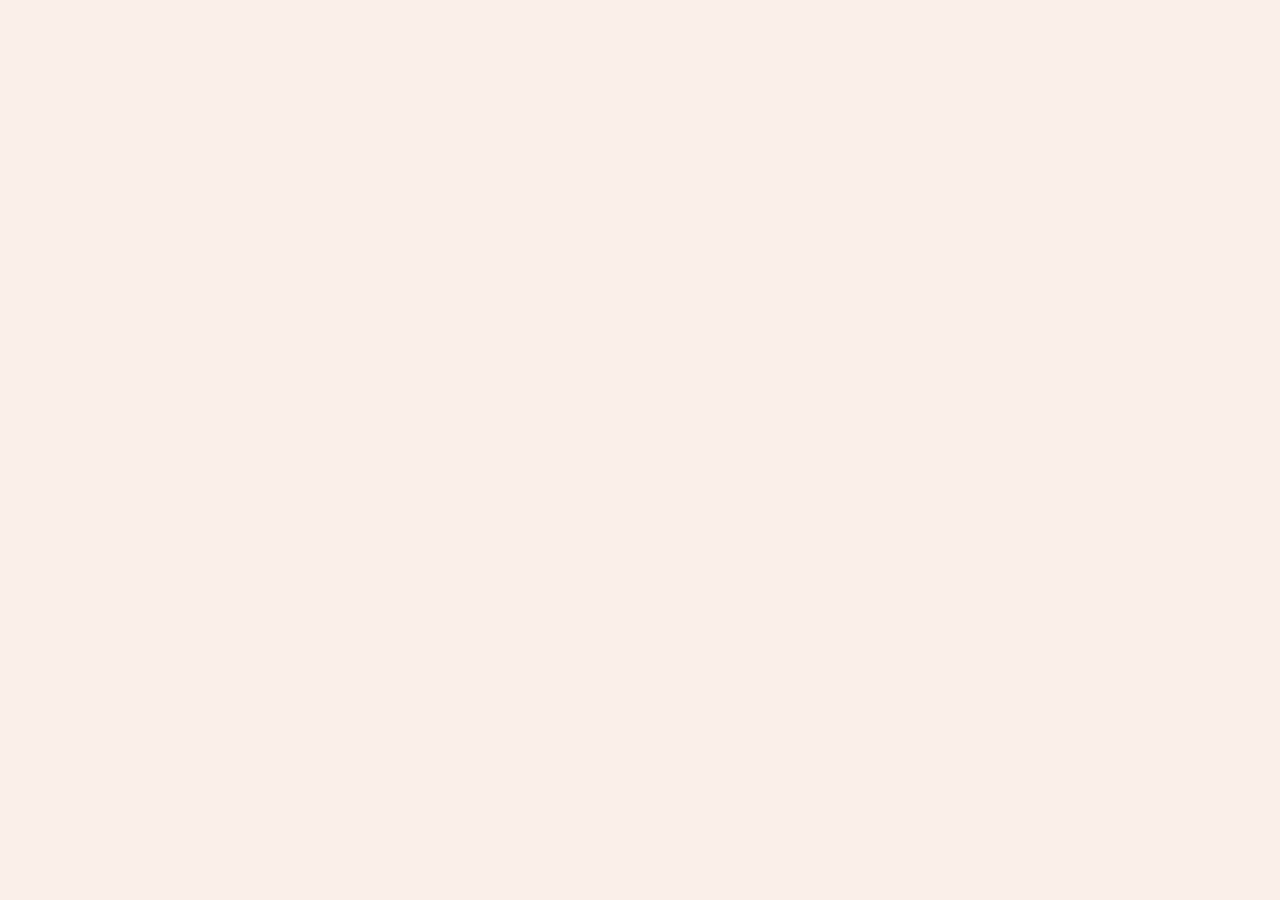
==== web/ebook/海啸.html @ 3e934f0f "feat(web): 电子书 UI ——「海啸之后」基于 Claude Design 实装 - web/ebook/: React 18 + Babel-standalone 原型，封面 → 目录 →" ====
<!doctype html>
<html lang="zh-CN">
<head>
<meta charset="utf-8">
<meta name="viewport" content="width=device-width,initial-scale=1">
<title>海啸 · 电子书</title>

<link rel="preconnect" href="https://fonts.googleapis.com">
<link rel="preconnect" href="https://fonts.gstatic.com" crossorigin>
<link href="https://fonts.googleapis.com/css2?family=Source+Serif+4:opsz,wght@8..60,400;8..60,500;8..60,600;8..60,700&family=Noto+Serif+SC:wght@400;500;600;700&family=Inter:wght@400;500;600&family=JetBrains+Mono:wght@400;500&display=swap" rel="stylesheet">

<link rel="stylesheet" href="styles/tokens.css">

<style>
  html, body { min-height: 100%; }
</style>
</head>
<body>
<div id="root"></div>

<script src="https://unpkg.com/react@18.3.1/umd/react.development.js" integrity="sha384-hD6/rw4ppMLGNu3tX5cjIb+uRZ7UkRJ6BPkLpg4hAu/6onKUg4lLsHAs9EBPT82L" crossorigin="anonymous"></script>
<script src="https://unpkg.com/react-dom@18.3.1/umd/react-dom.development.js" integrity="sha384-u6aeetuaXnQ38mYT8rp6sbXaQe3NL9t+IBXmnYxwkUI2Hw4bsp2Wvmx4yRQF1uAm" crossorigin="anonymous"></script>
<script src="https://unpkg.com/@babel/standalone@7.29.0/babel.min.js" integrity="sha384-m08KidiNqLdpJqLq95G/LEi8Qvjl/xUYll3QILypMoQ65QorJ9Lvtp2RXYGBFj1y" crossorigin="anonymous"></script>

<script src="components/data.js"></script>
<script type="text/babel" src="tweaks-panel.jsx"></script>
<script type="text/babel" src="components/icons.jsx"></script>
<script type="text/babel" src="components/cover.jsx"></script>
<script type="text/babel" src="components/toc.jsx"></script>
<script type="text/babel" src="components/reader.jsx"></script>
<script type="text/babel" src="components/player.jsx"></script>
<script type="text/babel" src="components/settings.jsx"></script>
<script type="text/babel" src="components/app.jsx"></script>

<script type="text/babel">
  ReactDOM.createRoot(document.getElementById('root')).render(<App/>);
</script>
</body>
</html>
---- web/ebook/styles/tokens.css ----
/* =========================================================
   海啸 · 电子书 UI · Design tokens
   奶白主题 + 落日橙 + oklch 配色
   ========================================================= */

:root {
  /* 主色（橙 — 落日色相，可通过 Tweaks 微调 hue） */
  --hue: 45;
  --accent:        oklch(0.68 0.14 var(--hue));
  --accent-hover:  oklch(0.62 0.15 var(--hue));
  --accent-soft:   oklch(0.93 0.04 var(--hue));
  --accent-ink:    oklch(0.38 0.10 var(--hue));

  /* 纸张色阶（背景 = 越大越奶白；越小越米黄） */
  --paper-tone: 0.96;
  --paper:         oklch(var(--paper-tone) 0.015 78);
  --paper-2:       oklch(calc(var(--paper-tone) - 0.02) 0.018 78);
  --paper-3:       oklch(calc(var(--paper-tone) - 0.04) 0.022 78);
  --paper-edge:    oklch(calc(var(--paper-tone) - 0.08) 0.020 78);

  /* 字 */
  --ink:           oklch(0.24 0.02 60);
  --ink-2:         oklch(0.40 0.02 60);
  --ink-3:         oklch(0.56 0.02 60);
  --ink-4:         oklch(0.72 0.018 60);
  --hairline:      oklch(0.88 0.02 70);
  --hairline-2:    oklch(0.82 0.02 70);

  /* 字体（可被 Tweaks 覆盖） */
  --font-ui:    'Inter', 'PingFang SC', 'Hiragino Sans GB', 'Microsoft YaHei', system-ui, sans-serif;
  --font-serif: 'Source Serif 4', 'Source Han Serif SC', 'Songti SC', 'STSong', 'Noto Serif SC', Georgia, serif;
  --font-sans-cn: 'Inter', 'PingFang SC', 'Hiragino Sans GB', 'Noto Sans SC', system-ui, sans-serif;
  --font-mono:  'JetBrains Mono', 'SF Mono', ui-monospace, monospace;

  /* 正文排印 */
  --body-size: 18px;
  --body-leading: 1.85;
  --body-family: var(--font-serif);

  /* 圆角 / 阴影 */
  --r-sm: 8px;
  --r-md: 14px;
  --r-lg: 22px;
  --r-xl: 28px;
  --shadow-soft: 0 1px 2px rgba(60, 40, 20, 0.04), 0 8px 24px rgba(60, 40, 20, 0.06);
  --shadow-pop:  0 8px 30px rgba(60, 40, 20, 0.10), 0 2px 6px rgba(60, 40, 20, 0.06);
  --shadow-deep: 0 24px 60px rgba(40, 20, 10, 0.18);
}

/* 主题：纸张（默认） */
[data-theme="paper"] {
  --paper-tone: 0.93;
  --paper:         oklch(0.93 0.025 78);
  --paper-2:       oklch(0.91 0.028 78);
  --paper-3:       oklch(0.88 0.030 78);
  --paper-edge:    oklch(0.83 0.028 78);
  --ink:           oklch(0.26 0.025 55);
}

/* 主题：日间（奶白） */
[data-theme="day"] {
  --paper-tone: 0.965;
  --paper:         oklch(0.965 0.012 80);
  --paper-2:       oklch(0.945 0.014 80);
  --paper-3:       oklch(0.92 0.016 80);
  --paper-edge:    oklch(0.86 0.018 80);
  --ink:           oklch(0.24 0.02 60);
}

/* 主题：夜间 */
[data-theme="night"] {
  --paper:         oklch(0.20 0.012 60);
  --paper-2:       oklch(0.235 0.013 60);
  --paper-3:       oklch(0.27 0.013 60);
  --paper-edge:    oklch(0.34 0.014 60);
  --ink:           oklch(0.90 0.012 80);
  --ink-2:         oklch(0.76 0.012 80);
  --ink-3:         oklch(0.60 0.012 80);
  --ink-4:         oklch(0.45 0.012 80);
  --hairline:      oklch(0.32 0.012 60);
  --hairline-2:    oklch(0.40 0.012 60);
  --accent-soft:   oklch(0.30 0.05 var(--hue));
  --accent-ink:    oklch(0.85 0.10 var(--hue));
}

* { box-sizing: border-box; }
html, body { margin: 0; padding: 0; }
body {
  background: var(--paper);
  color: var(--ink);
  font-family: var(--font-ui);
  -webkit-font-smoothing: antialiased;
  text-rendering: optimizeLegibility;
}

button { font-family: inherit; cursor: pointer; }
::selection { background: var(--accent-soft); color: var(--accent-ink); }

/* 通用过渡 */
.t-fade-enter { opacity: 0; }
.t-fade-enter-active { opacity: 1; transition: opacity 320ms ease; }
.t-fade-exit { opacity: 1; }
.t-fade-exit-active { opacity: 0; transition: opacity 240ms ease; }

/* 阅读页渐隐淡入（进场效果） */
.page-fade { opacity: 1; }
.reader-fade { opacity: 1; }

/* 翻页：滑动 */
.page-slide-r { animation: slideR 380ms cubic-bezier(.2,.6,.2,1) both; }
.page-slide-l { animation: slideL 380ms cubic-bezier(.2,.6,.2,1) both; }
@keyframes slideR { from { opacity: 0; transform: translateX(36px); } to { opacity: 1; transform: none; } }
@keyframes slideL { from { opacity: 0; transform: translateX(-36px); } to { opacity: 1; transform: none; } }

/* 翻页：仿真曲线 */
.page-curl { animation: curl 520ms cubic-bezier(.2,.6,.2,1) both; transform-origin: left center; }
@keyframes curl {
  from { opacity: 0; transform: perspective(1400px) rotateY(-22deg) translateX(20px); }
  to   { opacity: 1; transform: none; }
}

/* 滚动条（细 + 暖色） */
.scroll-soft::-webkit-scrollbar { width: 8px; height: 8px; }
.scroll-soft::-webkit-scrollbar-thumb { background: var(--hairline-2); border-radius: 999px; }
.scroll-soft::-webkit-scrollbar-track { background: transparent; }
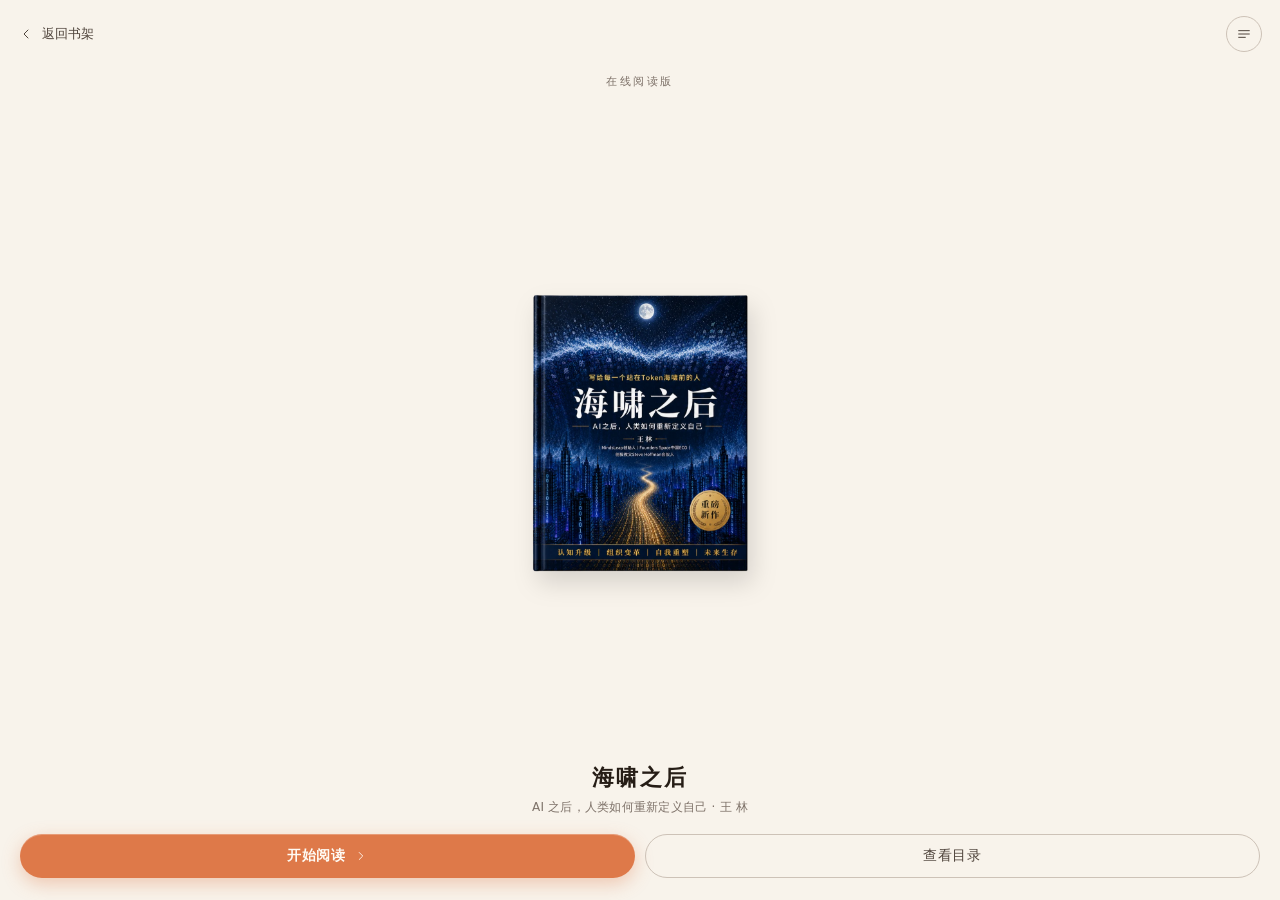
==== commit e7eb28a8: "fix: restore legacy book entry and publish selected cover A" ====
--- a/web/ebook/海啸.html
+++ b/web/ebook/海啸.html
@@ -2,38 +2,18 @@
 <html lang="zh-CN">
 <head>
 <meta charset="utf-8">
-<meta name="viewport" content="width=device-width,initial-scale=1">
-<title>海啸 · 电子书</title>
-
-<link rel="preconnect" href="https://fonts.googleapis.com">
-<link rel="preconnect" href="https://fonts.gstatic.com" crossorigin>
-<link href="https://fonts.googleapis.com/css2?family=Source+Serif+4:opsz,wght@8..60,400;8..60,500;8..60,600;8..60,700&family=Noto+Serif+SC:wght@400;500;600;700&family=Inter:wght@400;500;600&family=JetBrains+Mono:wght@400;500&display=swap" rel="stylesheet">
-
-<link rel="stylesheet" href="styles/tokens.css">
-
-<style>
-  html, body { min-height: 100%; }
-</style>
+<meta name="viewport" content="width=device-width,initial-scale=1,viewport-fit=cover">
+<title>海啸之后 · MindsLeap 心智悦动</title>
+<script>
+  // Keep shared legacy chapter links on the canonical reader.
+  const target = new URL('./', window.location.href);
+  target.search = window.location.search;
+  target.searchParams.set('book', 'haixiao-zhihou');
+  target.hash = window.location.hash;
+  window.location.replace(target.href);
+</script>
 </head>
 <body>
-<div id="root"></div>
-
-<script src="https://unpkg.com/react@18.3.1/umd/react.development.js" integrity="sha384-hD6/rw4ppMLGNu3tX5cjIb+uRZ7UkRJ6BPkLpg4hAu/6onKUg4lLsHAs9EBPT82L" crossorigin="anonymous"></script>
-<script src="https://unpkg.com/react-dom@18.3.1/umd/react-dom.development.js" integrity="sha384-u6aeetuaXnQ38mYT8rp6sbXaQe3NL9t+IBXmnYxwkUI2Hw4bsp2Wvmx4yRQF1uAm" crossorigin="anonymous"></script>
-<script src="https://unpkg.com/@babel/standalone@7.29.0/babel.min.js" integrity="sha384-m08KidiNqLdpJqLq95G/LEi8Qvjl/xUYll3QILypMoQ65QorJ9Lvtp2RXYGBFj1y" crossorigin="anonymous"></script>
-
-<script src="components/data.js"></script>
-<script type="text/babel" src="tweaks-panel.jsx"></script>
-<script type="text/babel" src="components/icons.jsx"></script>
-<script type="text/babel" src="components/cover.jsx"></script>
-<script type="text/babel" src="components/toc.jsx"></script>
-<script type="text/babel" src="components/reader.jsx"></script>
-<script type="text/babel" src="components/player.jsx"></script>
-<script type="text/babel" src="components/settings.jsx"></script>
-<script type="text/babel" src="components/app.jsx"></script>
-
-<script type="text/babel">
-  ReactDOM.createRoot(document.getElementById('root')).render(<App/>);
-</script>
+<p><a href="./?book=haixiao-zhihou">阅读《海啸之后》</a></p>
 </body>
 </html>
